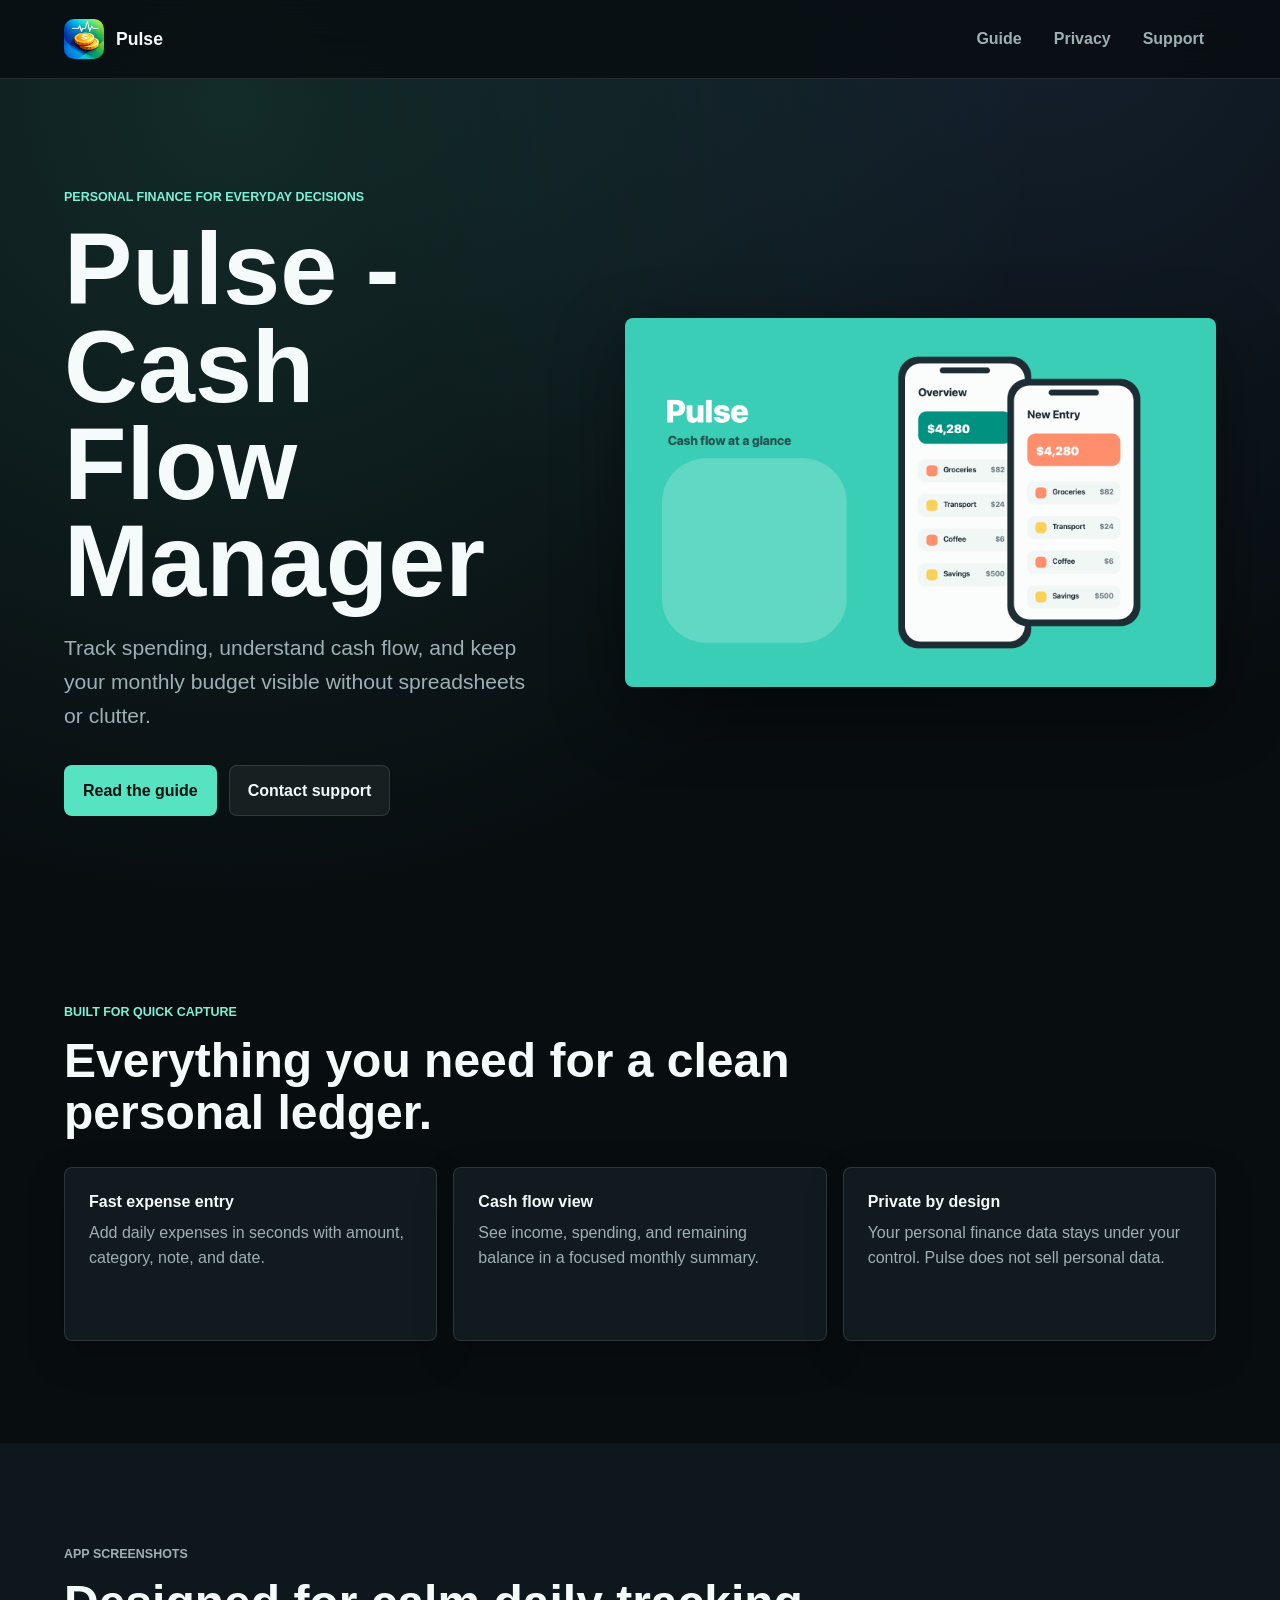
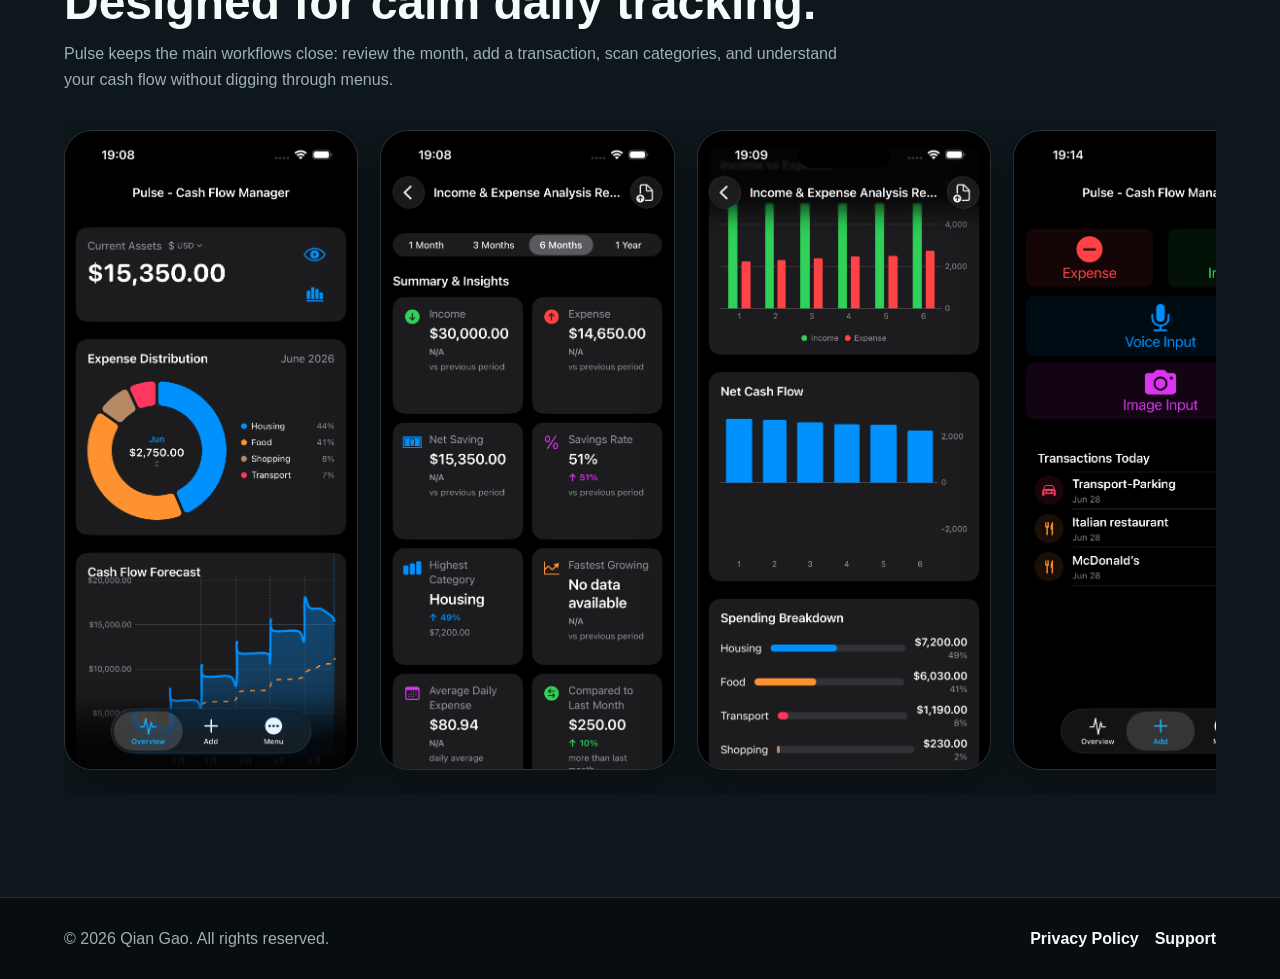
==== index.html @ f2450c04 "Commit framework of Pulse App official website" ====
<!doctype html>
<html lang="en">
<head>
  <meta charset="utf-8">
  <meta name="viewport" content="width=device-width, initial-scale=1">
  <meta name="description" content="Pulse is a personal cash flow manager for iPhone, built for fast daily expense tracking and clear monthly insight.">
  <title>Pulse - Cash Flow Manager</title>
  <link rel="stylesheet" href="css/style.css">
</head>
<body>
  <header class="site-header">
    <a class="brand" href="index.html" aria-label="Pulse home">
      <img src="images/appicon.png" alt="" width="40" height="40">
      <span>Pulse</span>
    </a>
    <nav class="site-nav" aria-label="Main navigation">
      <a href="guide.html">Guide</a>
      <a href="privacy.html">Privacy</a>
      <a href="support.html">Support</a>
    </nav>
  </header>

  <main>
    <section class="hero">
      <div class="hero-copy">
        <p class="eyebrow">Personal finance for everyday decisions</p>
        <h1>Pulse - Cash Flow Manager</h1>
        <p class="lead">Track spending, understand cash flow, and keep your monthly budget visible without spreadsheets or clutter.</p>
        <div class="actions">
          <a class="button primary" href="guide.html">Read the guide</a>
          <a class="button secondary" href="support.html">Contact support</a>
        </div>
      </div>
      <div class="hero-media" aria-label="Pulse app preview">
        <img src="images/hero.png" alt="Pulse app dashboard preview showing balance, spending, and budget categories">
      </div>
    </section>

    <section class="section">
      <div class="section-heading">
        <p class="eyebrow">Built for quick capture</p>
        <h2>Everything you need for a clean personal ledger.</h2>
      </div>
      <div class="feature-grid">
        <article class="feature">
          <h3>Fast expense entry</h3>
          <p>Add daily expenses in seconds with amount, category, note, and date.</p>
        </article>
        <article class="feature">
          <h3>Cash flow view</h3>
          <p>See income, spending, and remaining balance in a focused monthly summary.</p>
        </article>
        <article class="feature">
          <h3>Private by design</h3>
          <p>Your personal finance data stays under your control. Pulse does not sell personal data.</p>
        </article>
      </div>
    </section>

    <section class="section app-showcase">
      <div class="showcase-copy">
        <p class="eyebrow">App screenshots</p>
        <h2>Designed for calm daily tracking.</h2>
        <p>Pulse keeps the main workflows close: review the month, add a transaction, scan categories, and understand your cash flow without digging through menus.</p>
      </div>
      <div class="screenshots" aria-label="Pulse app screenshots">
        <img src="images/Pulse-App-Dark-1.png" alt="Pulse app screenshot 1">
        <img src="images/Pulse-App-Dark-2.png" alt="Pulse app screenshot 2">
        <img src="images/Pulse-App-Dark-3.png" alt="Pulse app screenshot 3">
        <img src="images/Pulse-App-Dark-4.png" alt="Pulse app screenshot 4">
        <img src="images/Pulse-App-Dark-5.png" alt="Pulse app screenshot 5">
        <img src="images/Pulse-App-Dark-6.png" alt="Pulse app screenshot 6">
        <img src="images/Pulse-App-Dark-7.png" alt="Pulse app screenshot 7">
      </div>
    </section>
  </main>

  <footer class="site-footer">
    <p>&copy; 2026 Qian Gao. All rights reserved.</p>
    <div>
      <a href="privacy.html">Privacy Policy</a>
      <a href="support.html">Support</a>
    </div>
  </footer>
</body>
</html>
---- css/style.css ----
:root {
  color-scheme: dark;
  --ink: #f5fbfa;
  --muted: #9fb0b5;
  --line: rgba(255, 255, 255, 0.12);
  --paper: #080d10;
  --white: #111a1f;
  --surface: #162229;
  --mint: #55e3c2;
  --mint-dark: #7df0d5;
  --coral: #ff7a59;
  --yellow: #f7c948;
  --blue: #69a9ff;
  --shadow: 0 24px 70px rgba(0, 0, 0, 0.42);
}

* {
  box-sizing: border-box;
}

body {
  margin: 0;
  background:
    radial-gradient(circle at 18% 4%, rgba(85, 227, 194, 0.14), transparent 30%),
    radial-gradient(circle at 82% 0%, rgba(105, 169, 255, 0.12), transparent 26%),
    var(--paper);
  color: var(--ink);
  font-family: -apple-system, BlinkMacSystemFont, "Segoe UI", Inter, Roboto, Helvetica, Arial, sans-serif;
  line-height: 1.6;
}

img {
  display: block;
  max-width: 100%;
}

a {
  color: inherit;
}

.site-header {
  position: sticky;
  top: 0;
  z-index: 10;
  display: flex;
  align-items: center;
  justify-content: space-between;
  gap: 24px;
  padding: 18px clamp(20px, 5vw, 72px);
  background: rgba(8, 13, 16, 0.82);
  border-bottom: 1px solid var(--line);
  backdrop-filter: blur(18px);
}

.brand {
  display: inline-flex;
  align-items: center;
  gap: 12px;
  min-width: 0;
  text-decoration: none;
  font-size: 1.1rem;
  font-weight: 800;
}

.brand img {
  border-radius: 10px;
}

.site-nav {
  display: flex;
  align-items: center;
  gap: 8px;
  flex-wrap: wrap;
  justify-content: flex-end;
}

.site-nav a {
  padding: 8px 12px;
  border-radius: 8px;
  color: var(--muted);
  font-weight: 700;
  text-decoration: none;
}

.site-nav a:hover,
.site-nav a[aria-current="page"] {
  background: rgba(255, 255, 255, 0.08);
  color: var(--ink);
}

.hero {
  display: grid;
  grid-template-columns: minmax(0, 0.9fr) minmax(300px, 1.1fr);
  align-items: center;
  gap: clamp(32px, 6vw, 88px);
  min-height: calc(100vh - 78px);
  padding: clamp(44px, 7vw, 96px) clamp(20px, 5vw, 72px) clamp(32px, 5vw, 64px);
}

.hero-copy {
  max-width: 680px;
}

.eyebrow {
  margin: 0 0 12px;
  color: var(--mint-dark);
  font-size: 0.78rem;
  font-weight: 850;
  letter-spacing: 0;
  text-transform: uppercase;
}

h1,
h2,
h3,
p {
  overflow-wrap: anywhere;
}

h1 {
  margin: 0;
  max-width: 760px;
  font-size: clamp(2.8rem, 8vw, 6.5rem);
  line-height: 0.95;
  letter-spacing: 0;
}

h2 {
  margin: 0;
  font-size: clamp(1.75rem, 4vw, 3rem);
  line-height: 1.08;
  letter-spacing: 0;
}

h3 {
  margin: 0 0 8px;
  font-size: 1rem;
  line-height: 1.25;
}

.lead {
  margin: 22px 0 0;
  max-width: 620px;
  color: var(--muted);
  font-size: clamp(1.05rem, 2vw, 1.32rem);
}

.actions {
  display: flex;
  gap: 12px;
  flex-wrap: wrap;
  margin-top: 32px;
}

.button {
  display: inline-flex;
  align-items: center;
  justify-content: center;
  min-height: 46px;
  padding: 12px 18px;
  border: 1px solid transparent;
  border-radius: 8px;
  font-weight: 800;
  text-decoration: none;
}

.button.primary {
  background: var(--mint);
  color: #06100f;
}

.button.secondary {
  background: rgba(255, 255, 255, 0.06);
  border-color: var(--line);
  color: var(--ink);
}

.hero-media {
  justify-self: stretch;
}

.hero-media img {
  width: 100%;
  border-radius: 8px;
  box-shadow: var(--shadow);
}

.section,
.content-page {
  padding: clamp(56px, 8vw, 104px) clamp(20px, 5vw, 72px);
}

.section-heading {
  max-width: 740px;
  margin-bottom: 28px;
}

.feature-grid {
  display: grid;
  grid-template-columns: repeat(3, minmax(0, 1fr));
  gap: 16px;
}

.feature,
.faq article {
  min-height: 174px;
  padding: 24px;
  background: var(--white);
  border: 1px solid var(--line);
  border-radius: 8px;
  box-shadow: 0 14px 40px rgba(0, 0, 0, 0.18);
}

.feature p,
.app-showcase p,
.page-title p,
.policy p,
.faq p,
.steps p {
  margin: 0;
  color: var(--muted);
}

.app-showcase {
  background: rgba(17, 26, 31, 0.82);
  overflow: hidden;
}

.showcase-copy {
  display: grid;
  gap: 12px;
  max-width: 780px;
  margin-bottom: 30px;
}

.screenshots {
  display: flex;
  gap: clamp(14px, 2vw, 22px);
  overflow-x: auto;
  padding: 8px 0 24px;
  scroll-snap-type: x mandatory;
  scrollbar-color: var(--mint) rgba(255, 255, 255, 0.12);
}

.screenshots img {
  width: clamp(220px, 23vw, 320px);
  aspect-ratio: 1206 / 2622;
  flex: 0 0 auto;
  object-fit: cover;
  border-radius: 28px;
  border: 1px solid var(--line);
  box-shadow: 0 22px 54px rgba(0, 0, 0, 0.36);
  scroll-snap-align: start;
}

.content-page {
  max-width: 940px;
  margin: 0 auto;
}

.page-title {
  margin-bottom: 44px;
}

.page-title h1 {
  margin-bottom: 18px;
  font-size: clamp(2.5rem, 7vw, 5.2rem);
}

.page-title .button {
  margin-top: 26px;
}

.policy,
.faq,
.steps {
  display: grid;
  gap: 18px;
}

.policy {
  background: var(--white);
  border: 1px solid var(--line);
  border-radius: 8px;
  padding: clamp(24px, 4vw, 40px);
  box-shadow: 0 14px 40px rgba(0, 0, 0, 0.18);
}

.policy h2 {
  margin-top: 16px;
  font-size: 1.25rem;
}

.policy h2:first-child {
  margin-top: 0;
}

.faq h2 {
  font-size: 1.6rem;
}

.steps article {
  display: grid;
  grid-template-columns: 48px minmax(0, 1fr);
  gap: 18px;
  padding: 24px;
  background: var(--white);
  border: 1px solid var(--line);
  border-radius: 8px;
  box-shadow: 0 14px 40px rgba(0, 0, 0, 0.18);
}

.steps span {
  display: inline-flex;
  align-items: center;
  justify-content: center;
  width: 48px;
  height: 48px;
  background: rgba(85, 227, 194, 0.14);
  border-radius: 8px;
  color: var(--mint-dark);
  font-weight: 900;
}

.site-footer {
  display: flex;
  justify-content: space-between;
  gap: 18px;
  flex-wrap: wrap;
  padding: 28px clamp(20px, 5vw, 72px);
  border-top: 1px solid var(--line);
  color: var(--muted);
}

.site-footer p {
  margin: 0;
}

.site-footer div {
  display: flex;
  gap: 16px;
  flex-wrap: wrap;
}

.site-footer a {
  color: var(--ink);
  font-weight: 700;
  text-decoration: none;
}

@media (max-width: 820px) {
  .site-header {
    align-items: flex-start;
    flex-direction: column;
  }

  .site-nav {
    justify-content: flex-start;
  }

  .hero {
    grid-template-columns: 1fr;
  }

  .hero {
    min-height: auto;
  }

  .feature-grid {
    grid-template-columns: 1fr;
  }
}

@media (max-width: 520px) {
  .site-header,
  .section,
  .content-page,
  .site-footer {
    padding-left: 16px;
    padding-right: 16px;
  }

  .screenshots img {
    width: min(74vw, 300px);
    border-radius: 24px;
  }

  .actions,
  .button {
    width: 100%;
  }

  .steps article {
    grid-template-columns: 1fr;
  }
}
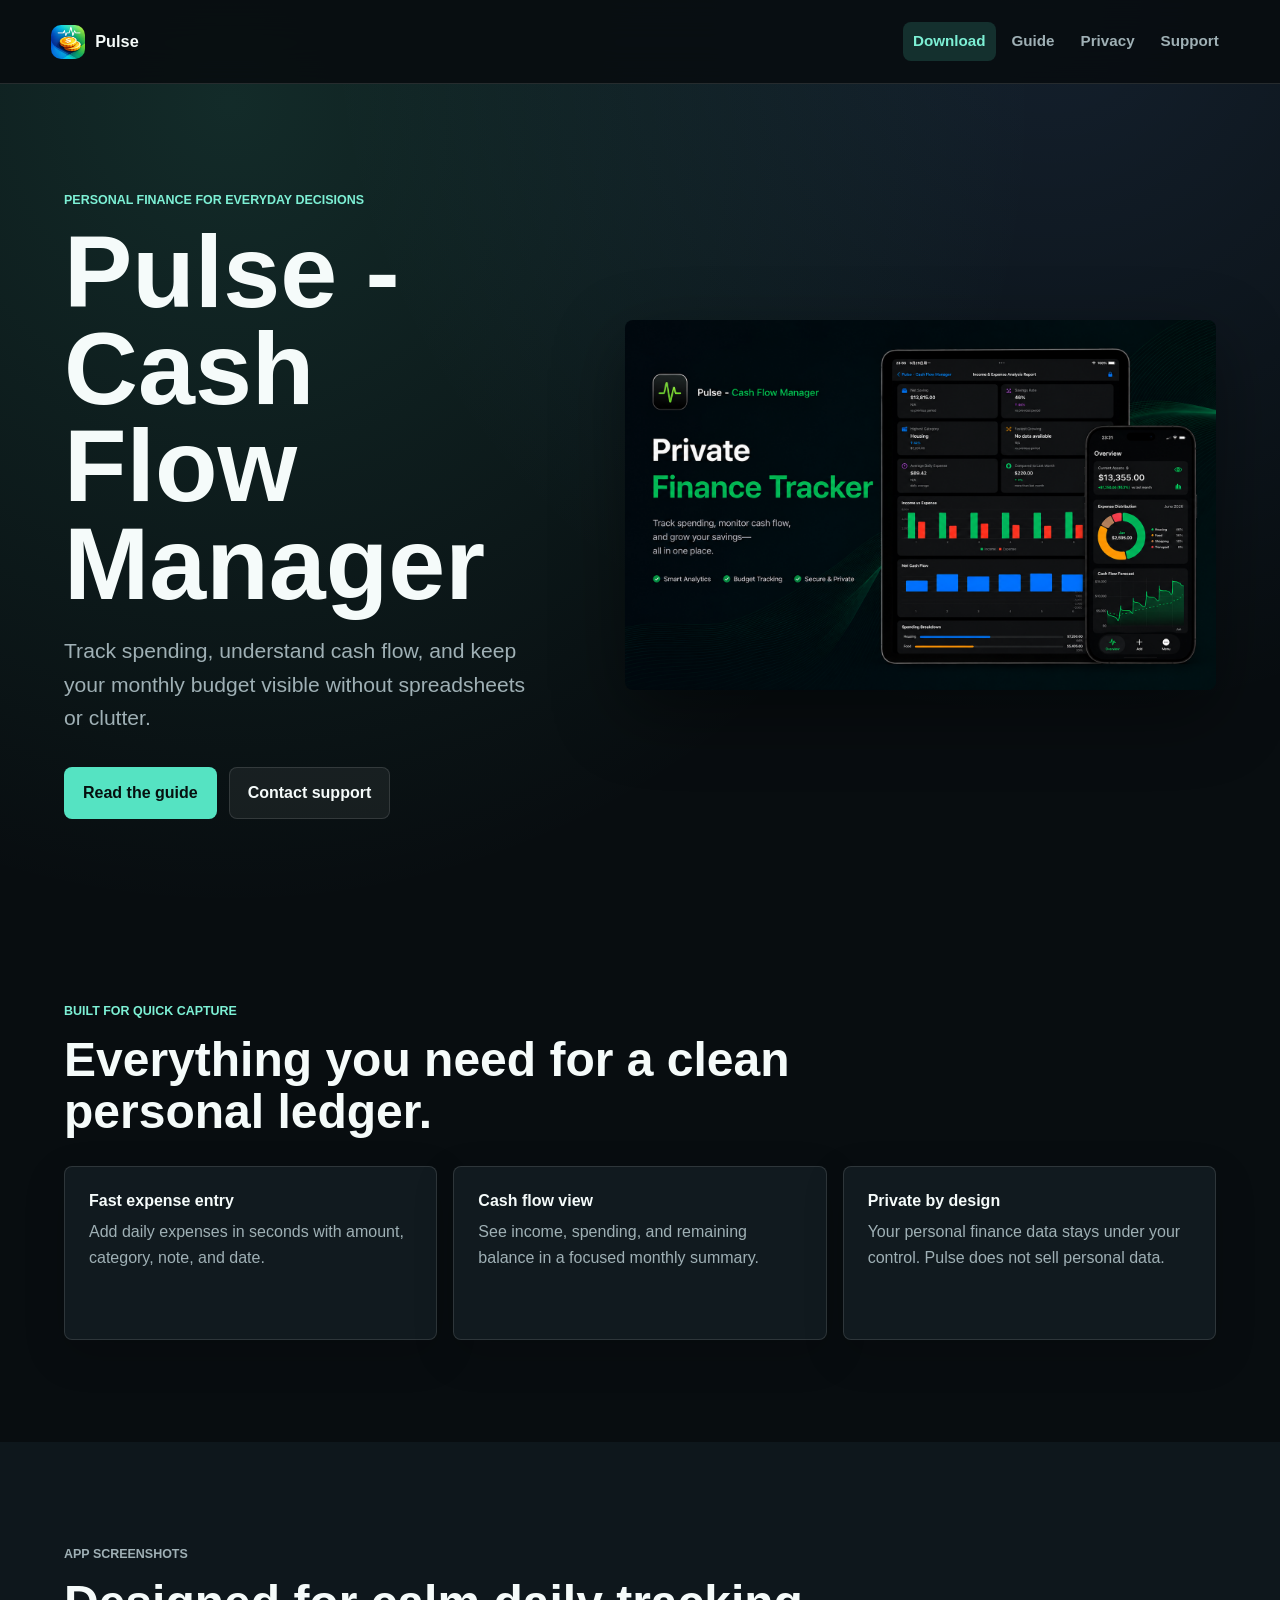
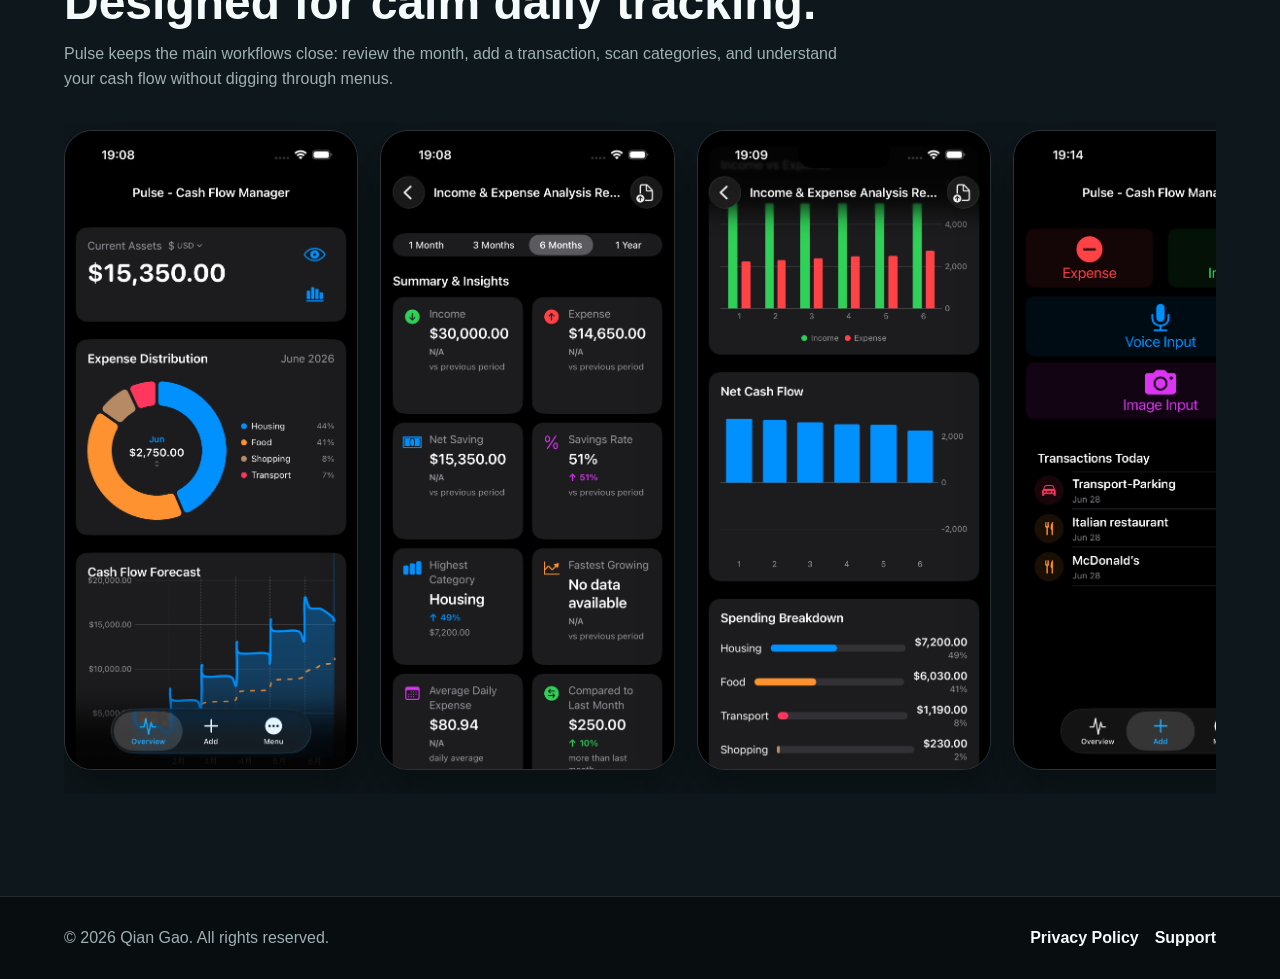
==== commit 26ff2aac: "Add download button and optimize top banner for navigation" ====
--- a/index.html
+++ b/index.html
@@ -3,6 +3,7 @@
 <head>
   <meta charset="utf-8">
   <meta name="viewport" content="width=device-width, initial-scale=1">
+  <meta name="theme-color" content="#080d10">
   <meta name="description" content="Pulse is a personal cash flow manager for iPhone, built for fast daily expense tracking and clear monthly insight.">
   <title>Pulse - Cash Flow Manager</title>
   <link rel="stylesheet" href="css/style.css">
@@ -14,6 +15,7 @@
       <span>Pulse</span>
     </a>
     <nav class="site-nav" aria-label="Main navigation">
+      <a class="nav-link primary-nav-link" href="https://apps.apple.com/us/app/pulse-cash-flow-manager/id6784790188" target="_blank" rel="noopener noreferrer">Download</a>
       <a href="guide.html">Guide</a>
       <a href="privacy.html">Privacy</a>
       <a href="support.html">Support</a>
--- a/css/style.css
+++ b/css/style.css
@@ -1,5 +1,6 @@
 :root {
   color-scheme: dark;
+  --header-height: 84px;
   --ink: #f5fbfa;
   --muted: #9fb0b5;
   --line: rgba(255, 255, 255, 0.12);
@@ -18,8 +19,13 @@
   box-sizing: border-box;
 }
 
+html {
+  overflow-x: hidden;
+}
+
 body {
   margin: 0;
+  padding-top: var(--header-height);
   background:
     radial-gradient(circle at 18% 4%, rgba(85, 227, 194, 0.14), transparent 30%),
     radial-gradient(circle at 82% 0%, rgba(105, 169, 255, 0.12), transparent 26%),
@@ -27,6 +33,7 @@
   color: var(--ink);
   font-family: -apple-system, BlinkMacSystemFont, "Segoe UI", Inter, Roboto, Helvetica, Arial, sans-serif;
   line-height: 1.6;
+  overflow-x: hidden;
 }
 
 img {
@@ -39,15 +46,16 @@
 }
 
 .site-header {
-  position: sticky;
-  top: 0;
+  position: fixed;
+  inset: 0 0 auto 0;
   z-index: 10;
   display: flex;
   align-items: center;
   justify-content: space-between;
-  gap: 24px;
-  padding: 18px clamp(20px, 5vw, 72px);
-  background: rgba(8, 13, 16, 0.82);
+  gap: 16px;
+  min-height: var(--header-height);
+  padding: 14px clamp(16px, 4vw, 72px);
+  background: rgba(8, 13, 16, 0.9);
   border-bottom: 1px solid var(--line);
   backdrop-filter: blur(18px);
 }
@@ -55,11 +63,18 @@
 .brand {
   display: inline-flex;
   align-items: center;
-  gap: 12px;
+  gap: 10px;
   min-width: 0;
+  flex-shrink: 0;
   text-decoration: none;
-  font-size: 1.1rem;
+  font-size: 1.02rem;
   font-weight: 800;
+  white-space: nowrap;
+}
+
+.brand img {
+  width: 34px;
+  height: 34px;
 }
 
 .brand img {
@@ -69,31 +84,41 @@
 .site-nav {
   display: flex;
   align-items: center;
-  gap: 8px;
-  flex-wrap: wrap;
+  gap: 6px;
+  margin-left: auto;
+  flex-wrap: nowrap;
   justify-content: flex-end;
+  flex-shrink: 0;
 }
 
 .site-nav a {
-  padding: 8px 12px;
+  padding: 7px 10px;
   border-radius: 8px;
   color: var(--muted);
+  font-size: 0.95rem;
   font-weight: 700;
   text-decoration: none;
+  white-space: nowrap;
 }
 
 .site-nav a:hover,
-.site-nav a[aria-current="page"] {
+.site-nav a[aria-current="page"],
+.site-nav .primary-nav-link {
   background: rgba(255, 255, 255, 0.08);
   color: var(--ink);
 }
 
+.site-nav .primary-nav-link {
+  background: rgba(85, 227, 194, 0.16);
+  color: var(--mint-dark);
+}
+
 .hero {
   display: grid;
-  grid-template-columns: minmax(0, 0.9fr) minmax(300px, 1.1fr);
+  grid-template-columns: minmax(0, 0.9fr) minmax(280px, 1.1fr);
   align-items: center;
   gap: clamp(32px, 6vw, 88px);
-  min-height: calc(100vh - 78px);
+  min-height: calc(100vh - var(--header-height));
   padding: clamp(44px, 7vw, 96px) clamp(20px, 5vw, 72px) clamp(32px, 5vw, 64px);
 }
 
@@ -237,9 +262,11 @@
   display: flex;
   gap: clamp(14px, 2vw, 22px);
   overflow-x: auto;
+  max-width: 100%;
   padding: 8px 0 24px;
   scroll-snap-type: x mandatory;
   scrollbar-color: var(--mint) rgba(255, 255, 255, 0.12);
+  -webkit-overflow-scrolling: touch;
 }
 
 .screenshots img {
@@ -284,15 +311,34 @@
   border-radius: 8px;
   padding: clamp(24px, 4vw, 40px);
   box-shadow: 0 14px 40px rgba(0, 0, 0, 0.18);
+  font-size: 0.98rem;
 }
 
 .policy h2 {
-  margin-top: 16px;
+  margin-top: 20px;
   font-size: 1.25rem;
 }
 
 .policy h2:first-child {
   margin-top: 0;
+}
+
+.policy ul {
+  display: grid;
+  gap: 6px;
+  margin: 0;
+  padding-left: 1.25rem;
+  color: var(--muted);
+}
+
+.policy a {
+  color: var(--mint-dark);
+  font-weight: 800;
+  text-decoration: none;
+}
+
+.policy a:hover {
+  text-decoration: underline;
 }
 
 .faq h2 {
@@ -308,6 +354,10 @@
   border: 1px solid var(--line);
   border-radius: 8px;
   box-shadow: 0 14px 40px rgba(0, 0, 0, 0.18);
+}
+
+.steps h2 {
+  font-size: clamp(1.12rem, 2vw, 1.45rem);
 }
 
 .steps span {
@@ -349,9 +399,22 @@
 }
 
 @media (max-width: 820px) {
+  :root {
+    --header-height: 72px;
+  }
+
   .site-header {
-    align-items: flex-start;
-    flex-direction: column;
+    align-items: center;
+    gap: 10px;
+  }
+
+  .site-nav {
+    gap: 4px;
+  }
+
+  .site-nav a {
+    padding: 6px 8px;
+    font-size: 0.9rem;
   }
 
   .site-nav {
@@ -368,6 +431,14 @@
 
   .feature-grid {
     grid-template-columns: 1fr;
+  }
+
+  h1 {
+    font-size: clamp(2.45rem, 11vw, 4.8rem);
+  }
+
+  .hero-media {
+    max-width: 680px;
   }
 }
 
@@ -394,3 +465,39 @@
     grid-template-columns: 1fr;
   }
 }
+
+@media (max-width: 390px) {
+  .site-header {
+    padding-top: 14px;
+    padding-bottom: 14px;
+  }
+
+  .site-nav {
+    gap: 4px;
+  }
+
+  .site-nav a {
+    padding: 7px 9px;
+    font-size: 0.92rem;
+  }
+
+  h1,
+  .page-title h1 {
+    font-size: clamp(2.05rem, 10vw, 2.45rem);
+    line-height: 1;
+  }
+
+  h2 {
+    font-size: clamp(1.55rem, 8vw, 2rem);
+  }
+
+  .lead {
+    font-size: 1rem;
+  }
+
+  .feature,
+  .faq article,
+  .steps article {
+    padding: 20px;
+  }
+}
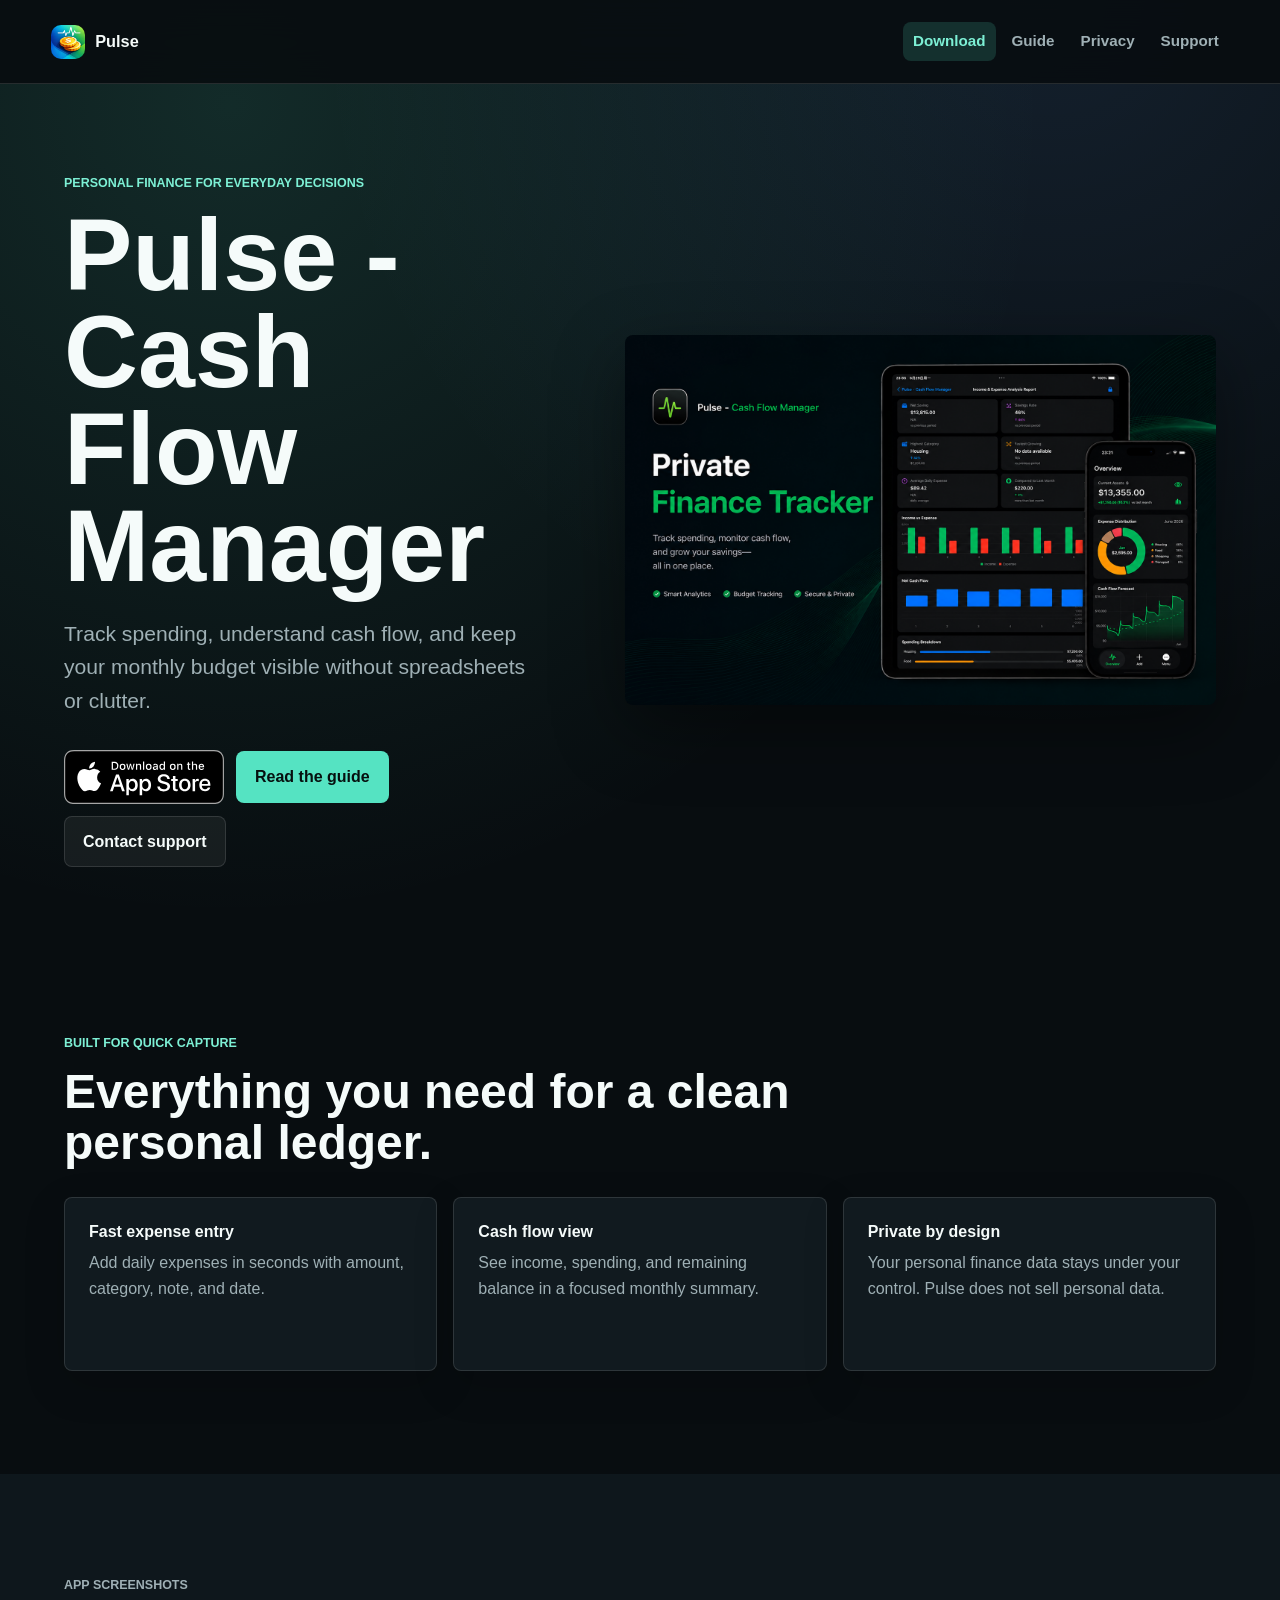
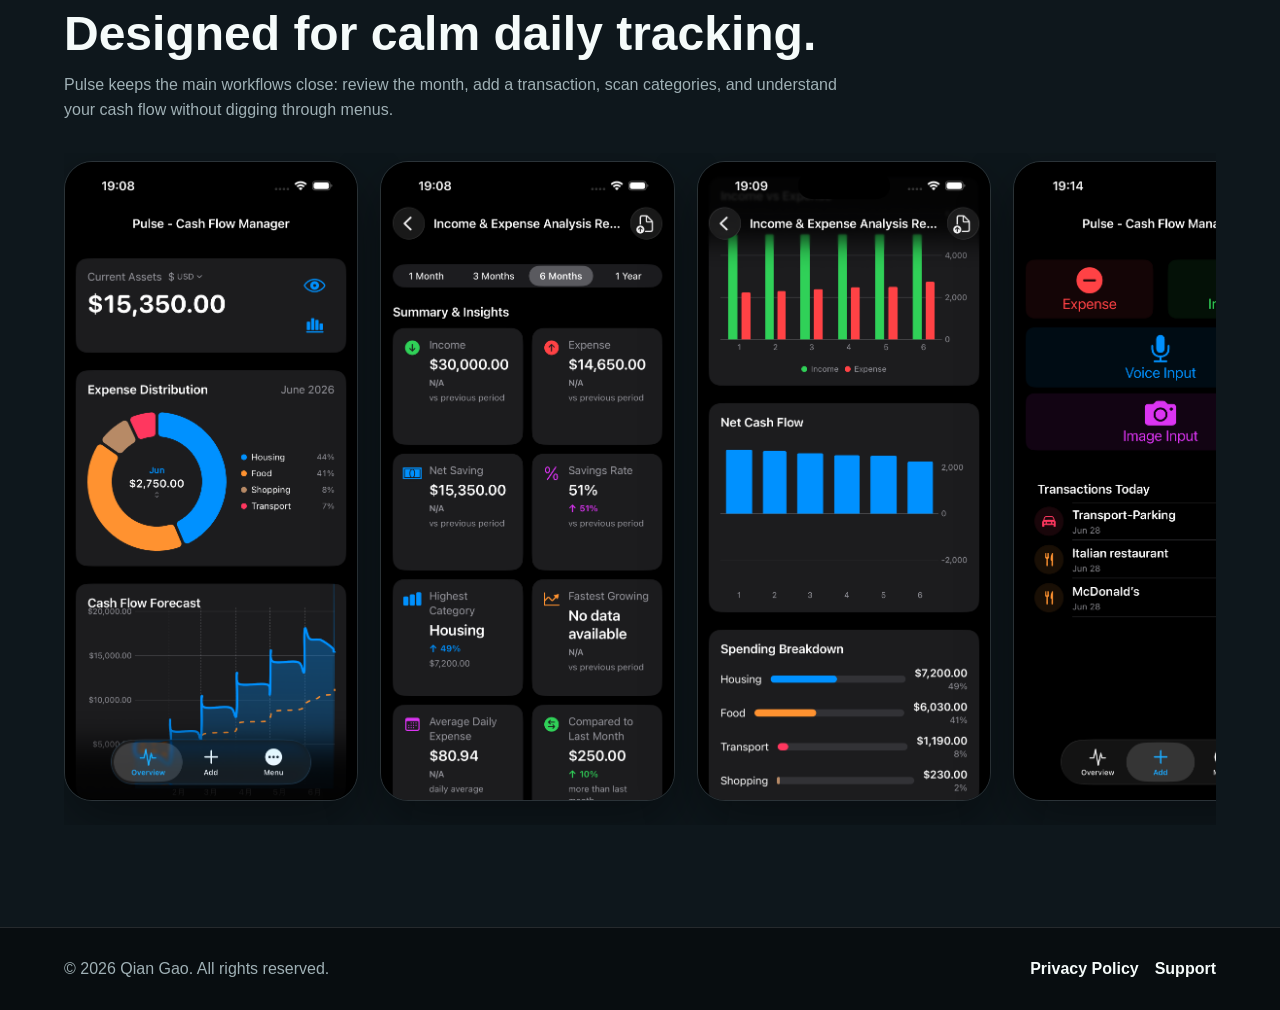
==== commit 258ac1c4: "Add Apple Badge for download link" ====
--- a/index.html
+++ b/index.html
@@ -29,6 +29,9 @@
         <h1>Pulse - Cash Flow Manager</h1>
         <p class="lead">Track spending, understand cash flow, and keep your monthly budget visible without spreadsheets or clutter.</p>
         <div class="actions">
+          <a class="app-store-badge" href="https://apps.apple.com/us/app/pulse-cash-flow-manager/id6784790188" aria-label="Download Pulse on the App Store">
+            <img src="images/Download_on_the_App_Store_Badge_US-UK_RGB_blk_092917.svg" alt="Download on the App Store">
+          </a>
           <a class="button primary" href="guide.html">Read the guide</a>
           <a class="button secondary" href="support.html">Contact support</a>
         </div>
--- a/css/style.css
+++ b/css/style.css
@@ -174,7 +174,24 @@
   display: flex;
   gap: 12px;
   flex-wrap: wrap;
+  align-items: center;
   margin-top: 32px;
+}
+
+.app-store-badge {
+  display: inline-flex;
+  align-items: center;
+  justify-content: center;
+  text-decoration: none;
+}
+
+.app-store-badge img {
+  width: 160px;
+  height: auto;
+}
+
+.app-store-badge:hover {
+  opacity: 0.9;
 }
 
 .button {
@@ -456,7 +473,23 @@
     border-radius: 24px;
   }
 
-  .actions,
+  .actions {
+    flex-direction: column;
+    align-items: stretch;
+  }
+
+  .actions > * {
+    width: 100%;
+  }
+
+  .app-store-badge {
+    justify-content: center;
+  }
+
+  .app-store-badge img {
+    width: min(100%, 220px);
+  }
+
   .button {
     width: 100%;
   }
